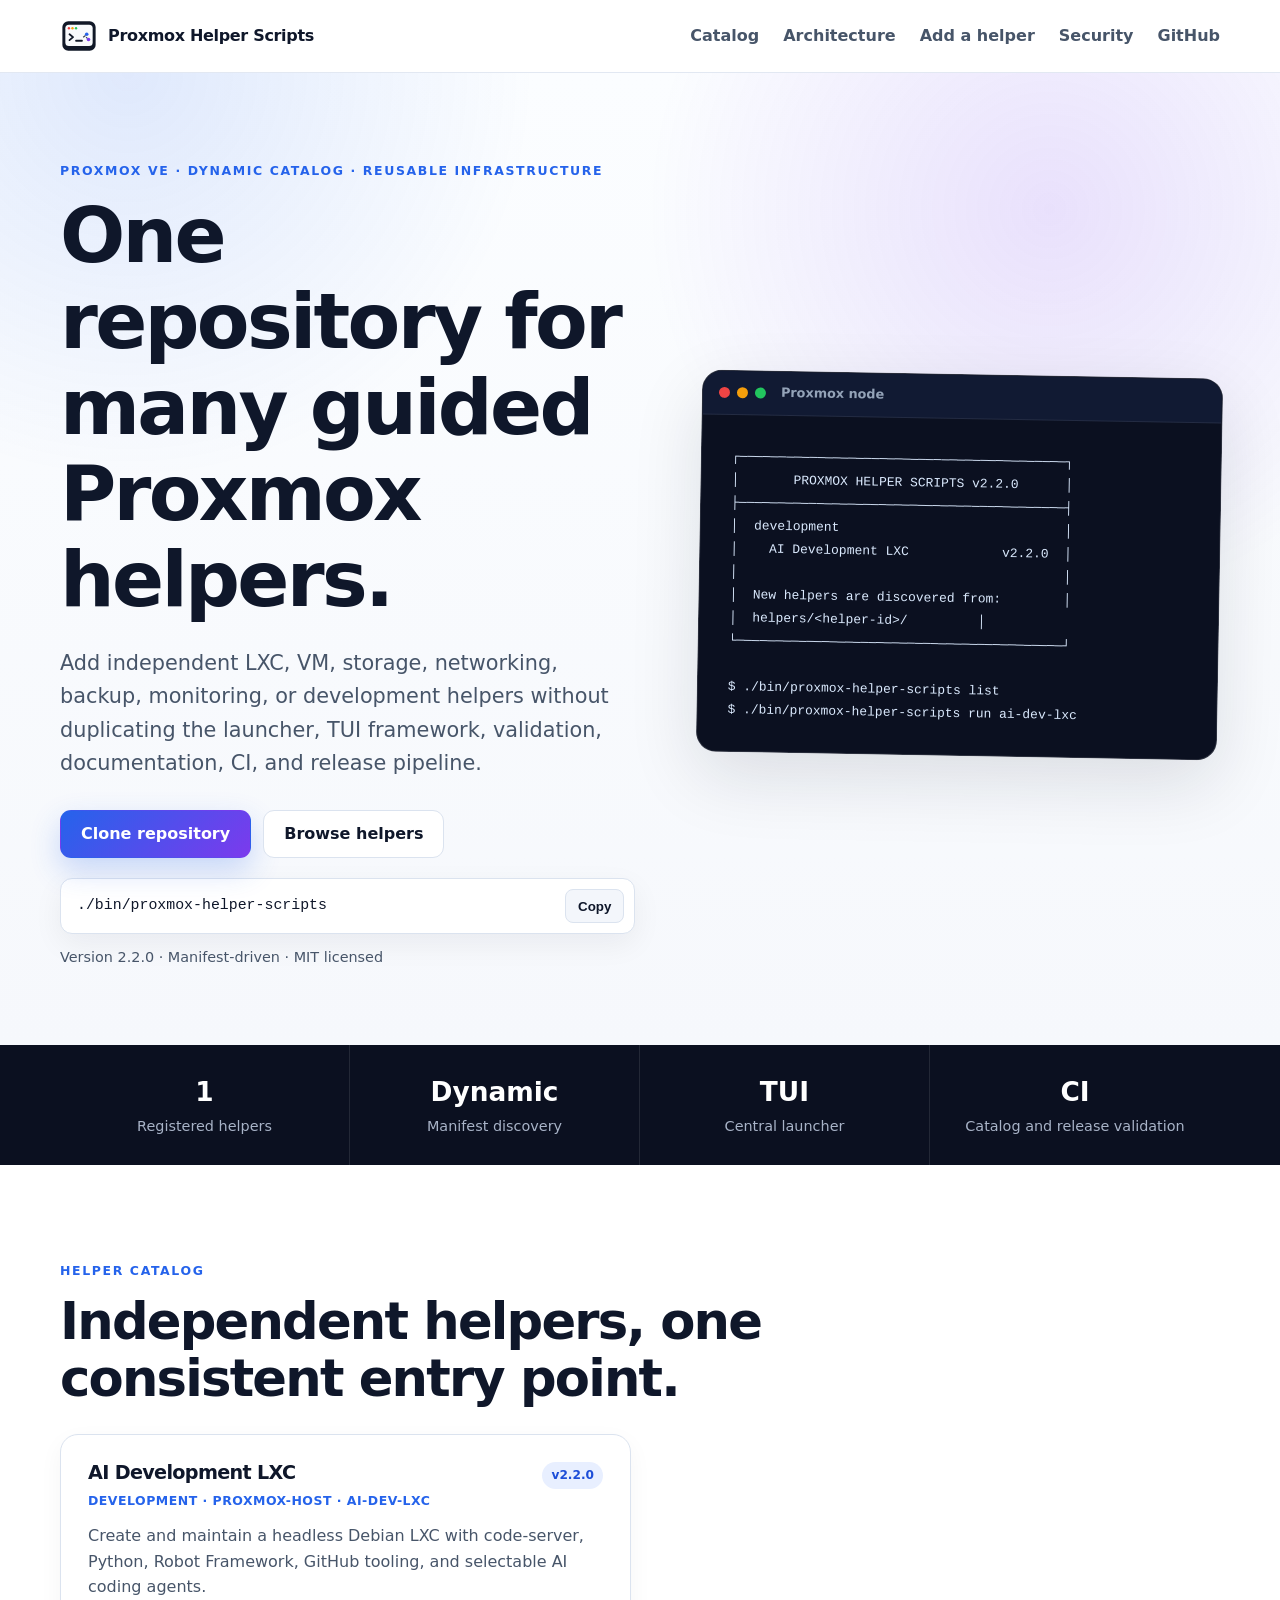
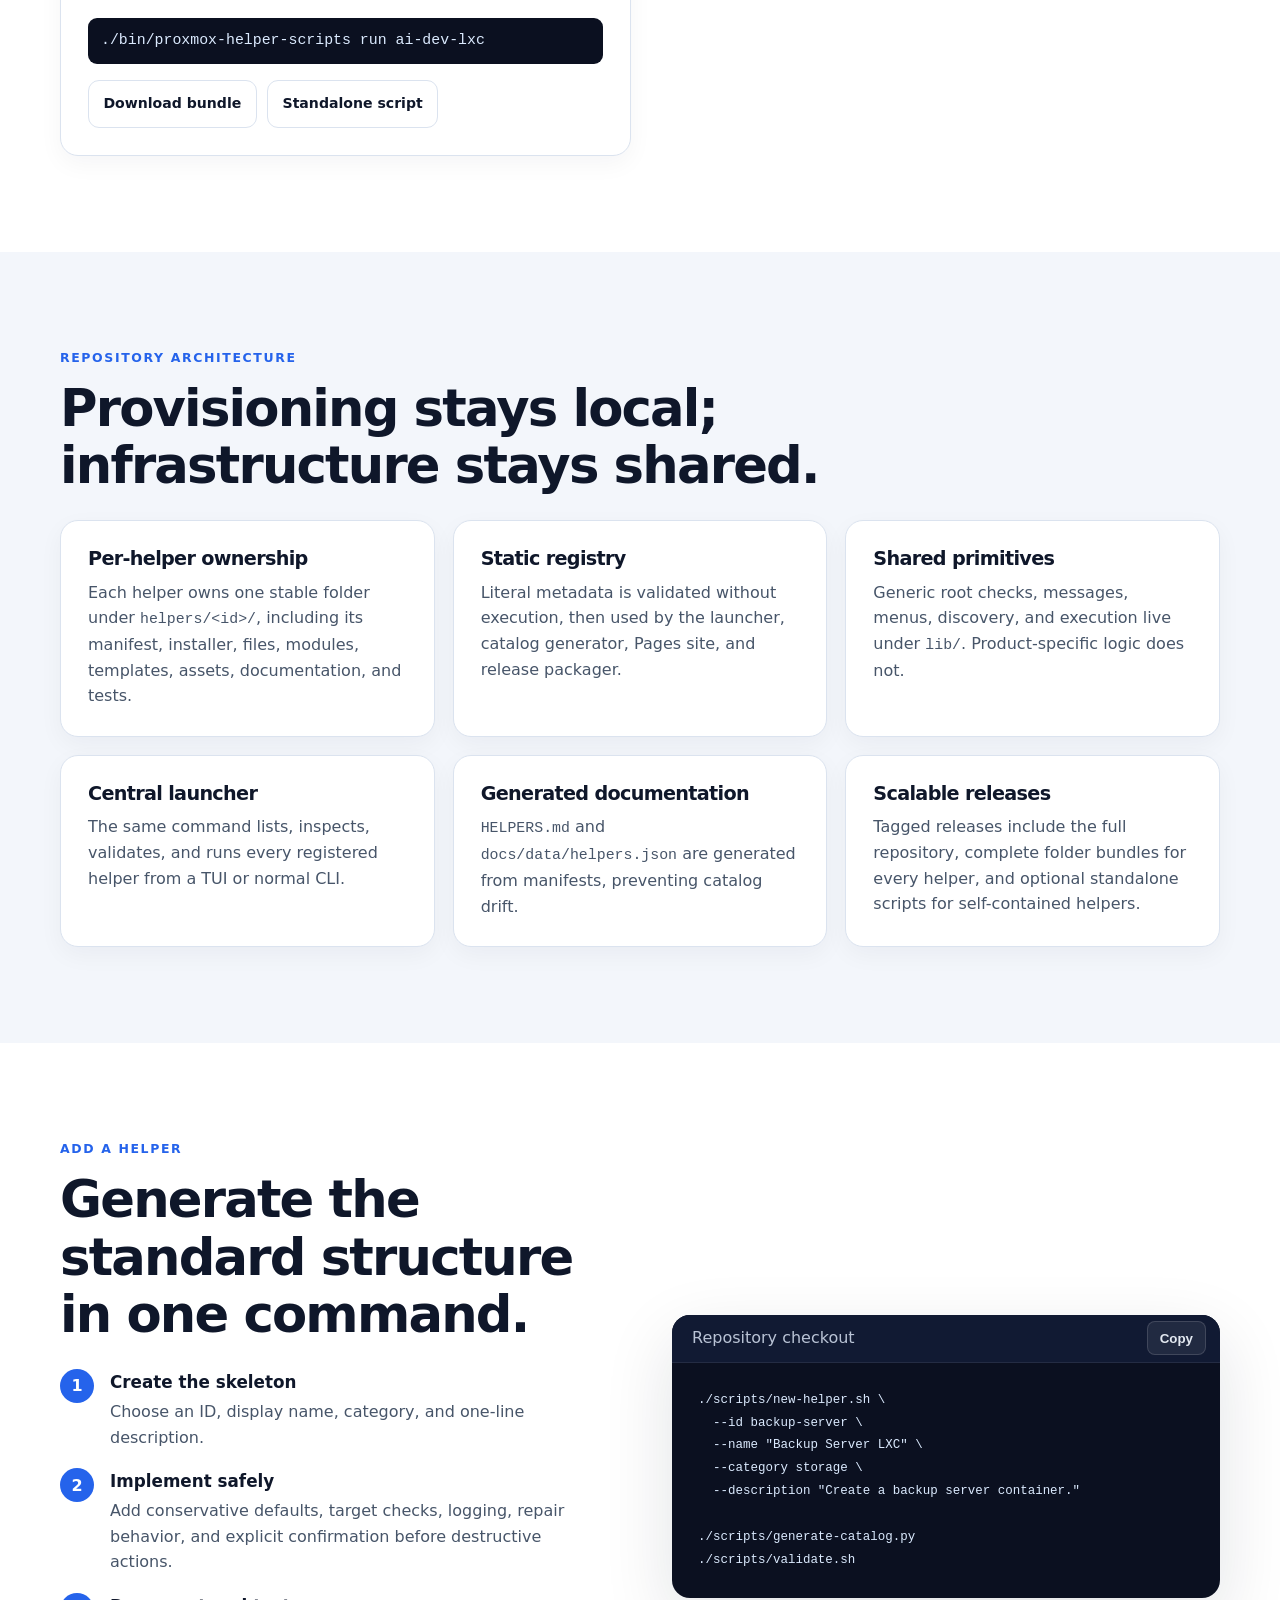
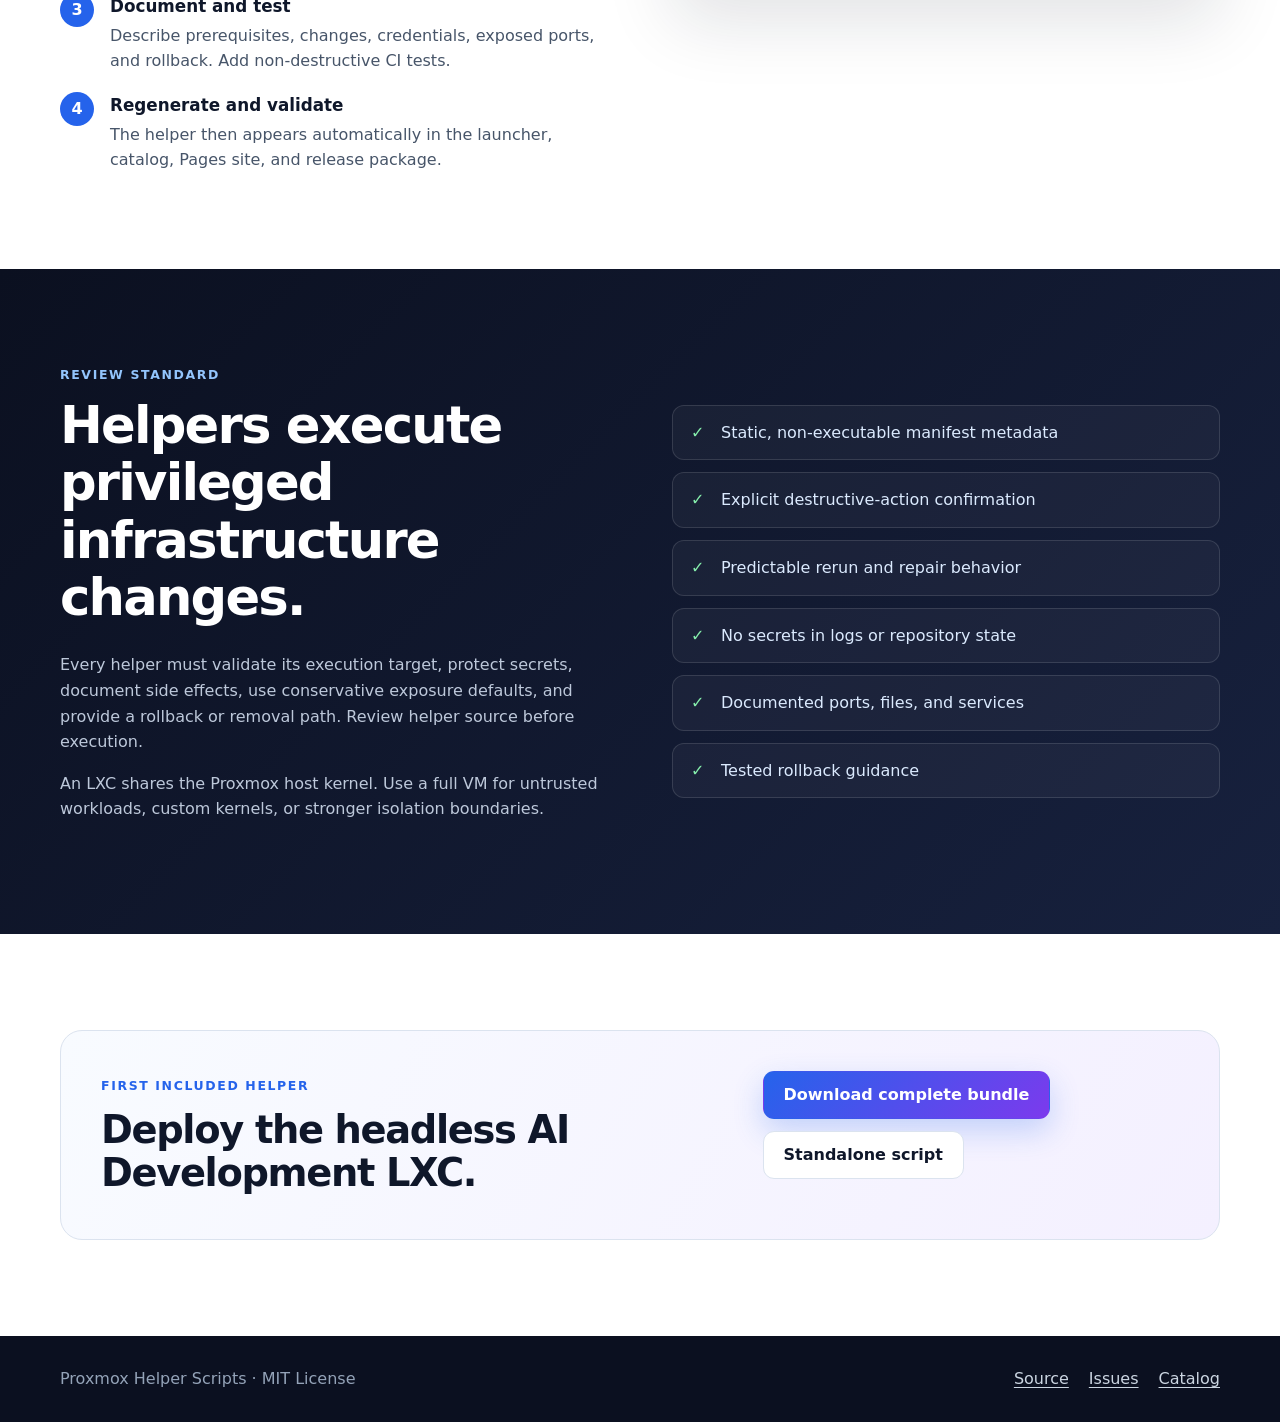
==== docs/index.html @ 86fe8f43 "Initial commit" ====
<!doctype html>
<html lang="en">
<head>
  <meta charset="utf-8">
  <meta name="viewport" content="width=device-width, initial-scale=1">
  <meta name="description" content="An extensible, manifest-driven collection of interactive helper scripts for Proxmox VE.">
  <meta name="theme-color" content="#0b1020">
  <title>Proxmox Helper Scripts</title>
  <link rel="icon" href="assets/logo.svg" type="image/svg+xml">
  <link rel="stylesheet" href="styles.css">
</head>
<body>
  <a class="skip-link" href="#main">Skip to content</a>
  <header class="site-header">
    <div class="container nav-wrap">
      <a class="brand" href="#top" aria-label="Proxmox Helper Scripts home">
        <img src="assets/logo.svg" alt="" width="38" height="38">
        <span>Proxmox Helper Scripts</span>
      </a>
      <button class="nav-toggle" type="button" aria-expanded="false" aria-controls="site-nav">Menu</button>
      <nav id="site-nav" class="site-nav" aria-label="Primary navigation">
        <a href="#catalog">Catalog</a>
        <a href="#architecture">Architecture</a>
        <a href="#contribute">Add a helper</a>
        <a href="#security">Security</a>
        <a href="https://github.com/YOUR_GITHUB_USERNAME/proxmox-helper-scripts">GitHub</a>
      </nav>
    </div>
  </header>

  <main id="main">
    <section id="top" class="hero">
      <div class="container hero-grid">
        <div>
          <p class="eyebrow">Proxmox VE · Dynamic catalog · Reusable infrastructure</p>
          <h1>One repository for many guided Proxmox helpers.</h1>
          <p class="hero-copy">Add independent LXC, VM, storage, networking, backup, monitoring, or development helpers without duplicating the launcher, TUI framework, validation, documentation, CI, and release pipeline.</p>
          <div class="hero-actions">
            <a class="button primary" href="https://github.com/YOUR_GITHUB_USERNAME/proxmox-helper-scripts">Clone repository</a>
            <a class="button secondary" href="#catalog">Browse helpers</a>
          </div>
          <div class="command-card" aria-label="Launcher command">
            <code id="install-command">./bin/proxmox-helper-scripts</code>
            <button class="copy-button" type="button" data-copy-target="install-command">Copy</button>
          </div>
          <p class="checksum-link">Version 2.2.0 · Manifest-driven · MIT licensed</p>
        </div>

        <div class="terminal-demo" aria-label="Example helper catalog">
          <div class="terminal-bar"><span></span><span></span><span></span><strong>Proxmox node</strong></div>
          <pre><code>┌──────────────────────────────────────────┐
│       PROXMOX HELPER SCRIPTS v2.2.0      │
├──────────────────────────────────────────┤
│  development                             │
│    AI Development LXC            v2.2.0  │
│                                          │
│  New helpers are discovered from:        │
│  helpers/&lt;helper-id&gt;/         │
└──────────────────────────────────────────┘

$ ./bin/proxmox-helper-scripts list
$ ./bin/proxmox-helper-scripts run ai-dev-lxc</code></pre>
        </div>
      </div>
    </section>

    <section class="stats" aria-label="Project summary">
      <div class="container stats-grid">
        <div><strong id="helper-count">1</strong><span>Registered helpers</span></div>
        <div><strong>Dynamic</strong><span>Manifest discovery</span></div>
        <div><strong>TUI</strong><span>Central launcher</span></div>
        <div><strong>CI</strong><span>Catalog and release validation</span></div>
      </div>
    </section>

    <section id="catalog" class="section">
      <div class="container">
        <p class="eyebrow">Helper catalog</p>
        <h2>Independent helpers, one consistent entry point.</h2>
        <div id="helper-catalog" class="catalog-grid" aria-live="polite">
          <article class="card"><h3>Loading catalog…</h3><p>Reading generated helper metadata.</p></article>
        </div>
        <p id="catalog-error" class="note" hidden>The generated catalog could not be loaded. Open the repository’s <code>HELPERS.md</code> file instead.</p>
      </div>
    </section>

    <section id="architecture" class="section muted">
      <div class="container">
        <p class="eyebrow">Repository architecture</p>
        <h2>Provisioning stays local; infrastructure stays shared.</h2>
        <div class="card-grid">
          <article class="card"><h3>Per-helper ownership</h3><p>Each helper owns one stable folder under <code>helpers/&lt;id&gt;/</code>, including its manifest, installer, files, modules, templates, assets, documentation, and tests.</p></article>
          <article class="card"><h3>Static registry</h3><p>Literal metadata is validated without execution, then used by the launcher, catalog generator, Pages site, and release packager.</p></article>
          <article class="card"><h3>Shared primitives</h3><p>Generic root checks, messages, menus, discovery, and execution live under <code>lib/</code>. Product-specific logic does not.</p></article>
          <article class="card"><h3>Central launcher</h3><p>The same command lists, inspects, validates, and runs every registered helper from a TUI or normal CLI.</p></article>
          <article class="card"><h3>Generated documentation</h3><p><code>HELPERS.md</code> and <code>docs/data/helpers.json</code> are generated from manifests, preventing catalog drift.</p></article>
          <article class="card"><h3>Scalable releases</h3><p>Tagged releases include the full repository, complete folder bundles for every helper, and optional standalone scripts for self-contained helpers.</p></article>
        </div>
      </div>
    </section>

    <section id="contribute" class="section">
      <div class="container split">
        <div>
          <p class="eyebrow">Add a helper</p>
          <h2>Generate the standard structure in one command.</h2>
          <ol class="steps">
            <li><span>1</span><div><strong>Create the skeleton</strong><p>Choose an ID, display name, category, and one-line description.</p></div></li>
            <li><span>2</span><div><strong>Implement safely</strong><p>Add conservative defaults, target checks, logging, repair behavior, and explicit confirmation before destructive actions.</p></div></li>
            <li><span>3</span><div><strong>Document and test</strong><p>Describe prerequisites, changes, credentials, exposed ports, and rollback. Add non-destructive CI tests.</p></div></li>
            <li><span>4</span><div><strong>Regenerate and validate</strong><p>The helper then appears automatically in the launcher, catalog, Pages site, and release package.</p></div></li>
          </ol>
        </div>
        <div class="code-panel">
          <div class="code-panel-header"><span>Repository checkout</span><button class="copy-button" type="button" data-copy-target="new-helper-command">Copy</button></div>
          <pre><code id="new-helper-command">./scripts/new-helper.sh \
  --id backup-server \
  --name "Backup Server LXC" \
  --category storage \
  --description "Create a backup server container."

./scripts/generate-catalog.py
./scripts/validate.sh</code></pre>
        </div>
      </div>
    </section>

    <section id="security" class="section dark-section">
      <div class="container split">
        <div>
          <p class="eyebrow">Review standard</p>
          <h2>Helpers execute privileged infrastructure changes.</h2>
          <p>Every helper must validate its execution target, protect secrets, document side effects, use conservative exposure defaults, and provide a rollback or removal path. Review helper source before execution.</p>
          <p>An LXC shares the Proxmox host kernel. Use a full VM for untrusted workloads, custom kernels, or stronger isolation boundaries.</p>
        </div>
        <ul class="check-list">
          <li>Static, non-executable manifest metadata</li>
          <li>Explicit destructive-action confirmation</li>
          <li>Predictable rerun and repair behavior</li>
          <li>No secrets in logs or repository state</li>
          <li>Documented ports, files, and services</li>
          <li>Tested rollback guidance</li>
        </ul>
      </div>
    </section>

    <section class="section">
      <div class="container callout">
        <div><p class="eyebrow">First included helper</p><h2>Deploy the headless AI Development LXC.</h2></div>
        <div class="hero-actions">
          <a class="button primary" href="downloads/ai-dev-lxc-bundle-v2.2.0.zip">Download complete bundle</a>
          <a class="button secondary" href="downloads/ai-dev-lxc.sh">Standalone script</a>
        </div>
      </div>
    </section>
  </main>

  <footer class="site-footer">
    <div class="container footer-grid">
      <p>Proxmox Helper Scripts · MIT License</p>
      <div><a href="https://github.com/YOUR_GITHUB_USERNAME/proxmox-helper-scripts">Source</a><a href="https://github.com/YOUR_GITHUB_USERNAME/proxmox-helper-scripts/issues">Issues</a><a href="HELPERS.md">Catalog</a></div>
    </div>
  </footer>
  <script src="app.js"></script>
</body>
</html>
---- docs/styles.css ----
:root {
  color-scheme: light;
  --ink: #0f172a;
  --muted-ink: #475569;
  --line: #dbe3ef;
  --surface: #ffffff;
  --soft: #f3f6fb;
  --navy: #0b1020;
  --navy-2: #111a33;
  --blue: #2563eb;
  --blue-dark: #1d4ed8;
  --violet: #7c3aed;
  --radius: 18px;
  --shadow: 0 24px 70px rgba(15, 23, 42, .12);
  --container: 1160px;
}

* { box-sizing: border-box; }
html { scroll-behavior: smooth; }
body {
  margin: 0;
  color: var(--ink);
  background: var(--surface);
  font-family: Inter, ui-sans-serif, system-ui, -apple-system, BlinkMacSystemFont, "Segoe UI", sans-serif;
  line-height: 1.6;
  text-rendering: optimizeLegibility;
}
a { color: var(--blue-dark); text-decoration-thickness: .08em; text-underline-offset: .2em; }
code, pre { font-family: "SFMono-Regular", Consolas, "Liberation Mono", monospace; }
code { font-size: .93em; }
img { max-width: 100%; }
.container { width: min(calc(100% - 40px), var(--container)); margin-inline: auto; }
.skip-link { position: fixed; left: 1rem; top: -5rem; z-index: 100; padding: .7rem 1rem; color: #fff; background: var(--blue); border-radius: 8px; }
.skip-link:focus { top: 1rem; }
.site-header { position: sticky; top: 0; z-index: 40; border-bottom: 1px solid rgba(219, 227, 239, .8); background: rgba(255, 255, 255, .88); backdrop-filter: blur(18px); }
.nav-wrap { min-height: 72px; display: flex; align-items: center; justify-content: space-between; gap: 24px; }
.brand { display: inline-flex; align-items: center; gap: 10px; color: var(--ink); font-weight: 800; text-decoration: none; letter-spacing: -.02em; }
.site-nav { display: flex; align-items: center; gap: 24px; }
.site-nav a { color: var(--muted-ink); font-weight: 650; text-decoration: none; }
.site-nav a:hover { color: var(--blue); }
.nav-toggle { display: none; }
.hero { overflow: hidden; padding: 88px 0 76px; background: radial-gradient(circle at 82% 14%, rgba(124, 58, 237, .14), transparent 30%), radial-gradient(circle at 10% 0%, rgba(37, 99, 235, .13), transparent 27%), linear-gradient(180deg, #fbfdff 0%, #f6f8fc 100%); }
.hero-grid { display: grid; grid-template-columns: minmax(0, 1.05fr) minmax(420px, .95fr); align-items: center; gap: 64px; }
.eyebrow { margin: 0 0 12px; color: var(--blue); font-size: .78rem; font-weight: 850; letter-spacing: .13em; text-transform: uppercase; }
h1, h2, h3 { margin-top: 0; line-height: 1.12; letter-spacing: -.035em; }
h1 { max-width: 760px; margin-bottom: 24px; font-size: clamp(2.7rem, 6vw, 5.3rem); }
h2 { max-width: 760px; margin-bottom: 26px; font-size: clamp(2rem, 4vw, 3.45rem); }
h3 { margin-bottom: 10px; font-size: 1.2rem; }
.hero-copy { max-width: 690px; margin: 0 0 30px; color: var(--muted-ink); font-size: clamp(1.06rem, 2vw, 1.3rem); }
.hero-actions { display: flex; flex-wrap: wrap; gap: 12px; margin-bottom: 20px; }
.button { display: inline-flex; min-height: 48px; align-items: center; justify-content: center; padding: 0 20px; border: 1px solid transparent; border-radius: 11px; font-weight: 800; text-decoration: none; transition: transform .15s ease, box-shadow .15s ease, background .15s ease; }
.button:hover { transform: translateY(-1px); }
.button.primary { color: #fff; background: linear-gradient(135deg, var(--blue), var(--violet)); box-shadow: 0 12px 30px rgba(37, 99, 235, .24); }
.button.secondary { color: var(--ink); border-color: var(--line); background: #fff; }
.command-card { max-width: 690px; display: flex; align-items: center; gap: 10px; padding: 10px 10px 10px 16px; border: 1px solid var(--line); border-radius: 12px; background: #fff; box-shadow: 0 10px 30px rgba(15, 23, 42, .06); }
.command-card code { flex: 1; min-width: 0; overflow-x: auto; white-space: nowrap; }
.copy-button { min-height: 34px; padding: 0 12px; border: 1px solid var(--line); border-radius: 8px; color: var(--ink); background: var(--soft); font-weight: 750; cursor: pointer; }
.copy-button:hover { border-color: #b8c4d6; background: #e9eef6; }
.checksum-link { margin: 12px 0 0; color: var(--muted-ink); font-size: .9rem; }
.terminal-demo { overflow: hidden; border: 1px solid rgba(255, 255, 255, .15); border-radius: 20px; background: var(--navy); box-shadow: var(--shadow); transform: rotate(1deg); }
.terminal-bar { min-height: 44px; display: flex; align-items: center; gap: 7px; padding: 0 16px; color: #94a3b8; border-bottom: 1px solid rgba(255, 255, 255, .08); background: var(--navy-2); }
.terminal-bar span { width: 11px; height: 11px; border-radius: 50%; background: #ef4444; }
.terminal-bar span:nth-child(2) { background: #f59e0b; }
.terminal-bar span:nth-child(3) { background: #22c55e; }
.terminal-bar strong { margin-left: 8px; font-size: .8rem; font-weight: 650; }
.terminal-demo pre { margin: 0; padding: 30px; overflow-x: auto; color: #dbeafe; font-size: .87rem; line-height: 1.65; }
.stats { color: #fff; background: var(--navy); }
.stats-grid { display: grid; grid-template-columns: repeat(4, 1fr); }
.stats-grid div { padding: 26px; text-align: center; border-right: 1px solid rgba(255, 255, 255, .1); }
.stats-grid div:last-child { border-right: 0; }
.stats-grid strong { display: block; font-size: 1.65rem; }
.stats-grid span { color: #a8b3c7; font-size: .9rem; }
.section { padding: 96px 0; }
.section.muted { background: var(--soft); }
.card-grid { display: grid; grid-template-columns: repeat(3, 1fr); gap: 18px; }
.card { padding: 27px; border: 1px solid var(--line); border-radius: var(--radius); background: #fff; box-shadow: 0 8px 24px rgba(15, 23, 42, .045); }
.card p { margin: 0; color: var(--muted-ink); }
.agent-grid { display: grid; grid-template-columns: repeat(3, 1fr); gap: 16px; }
.agent-grid article { display: flex; align-items: flex-start; gap: 15px; padding: 22px; border: 1px solid var(--line); border-radius: 15px; background: #fff; }
.agent-grid h3 { margin: 2px 0 5px; }
.agent-grid p { margin: 0; color: var(--muted-ink); font-size: .94rem; }
.agent-mark { width: 42px; height: 42px; flex: 0 0 42px; display: grid; place-items: center; border-radius: 12px; color: #fff; background: linear-gradient(135deg, var(--blue), var(--violet)); font-size: .76rem; font-weight: 900; }
.note { margin-top: 20px; color: var(--muted-ink); font-size: .92rem; }
.split { display: grid; grid-template-columns: 1fr 1fr; align-items: center; gap: 64px; }
.steps { display: grid; gap: 18px; margin: 0; padding: 0; list-style: none; }
.steps li { display: flex; gap: 16px; }
.steps li > span { width: 34px; height: 34px; flex: 0 0 34px; display: grid; place-items: center; border-radius: 50%; color: #fff; background: var(--blue); font-weight: 850; }
.steps strong { font-size: 1.05rem; }
.steps p { margin: 3px 0 0; color: var(--muted-ink); }
.code-panel { overflow: hidden; border-radius: var(--radius); background: var(--navy); box-shadow: var(--shadow); }
.code-panel-header { min-height: 48px; display: flex; align-items: center; justify-content: space-between; padding: 0 14px 0 20px; color: #b9c3d5; border-bottom: 1px solid rgba(255, 255, 255, .08); background: var(--navy-2); }
.code-panel .copy-button { color: #e2e8f0; border-color: rgba(255,255,255,.14); background: rgba(255,255,255,.07); }
.code-panel pre { margin: 0; padding: 26px; overflow-x: auto; color: #dbeafe; font-size: .84rem; line-height: 1.7; }
.dark-section { color: #fff; background: linear-gradient(135deg, var(--navy), #17213e); }
.dark-section h2 { color: #fff; }
.dark-section p { color: #bdc8da; }
.dark-section .eyebrow { color: #93c5fd; }
.check-list { display: grid; gap: 12px; margin: 0; padding: 0; list-style: none; }
.check-list li { position: relative; padding: 14px 16px 14px 48px; border: 1px solid rgba(255,255,255,.12); border-radius: 12px; color: #dbeafe; background: rgba(255,255,255,.04); }
.check-list li::before { content: "✓"; position: absolute; left: 18px; color: #86efac; font-weight: 900; }
.callout { display: flex; align-items: center; justify-content: space-between; gap: 30px; padding: 40px; border: 1px solid var(--line); border-radius: 22px; background: linear-gradient(120deg, #f8fbff, #f4f0ff); }
.callout h2 { margin-bottom: 0; font-size: clamp(1.8rem, 3vw, 2.6rem); }
.site-footer { padding: 30px 0; color: #94a3b8; background: var(--navy); }
.footer-grid { display: flex; align-items: center; justify-content: space-between; gap: 24px; }
.footer-grid p { margin: 0; }
.footer-grid div { display: flex; gap: 20px; }
.footer-grid a { color: #cbd5e1; }

@media (max-width: 900px) {
  .hero-grid, .split { grid-template-columns: 1fr; }
  .hero-grid { gap: 44px; }
  .terminal-demo { transform: none; }
  .card-grid, .agent-grid { grid-template-columns: repeat(2, 1fr); }
  .nav-toggle { display: inline-flex; min-height: 38px; align-items: center; padding: 0 12px; border: 1px solid var(--line); border-radius: 8px; background: #fff; font-weight: 750; }
  .site-nav { position: absolute; left: 20px; right: 20px; top: 65px; display: none; flex-direction: column; align-items: stretch; gap: 0; padding: 10px; border: 1px solid var(--line); border-radius: 12px; background: #fff; box-shadow: var(--shadow); }
  .site-nav.open { display: flex; }
  .site-nav a { padding: 10px 12px; }
}

@media (max-width: 620px) {
  .container { width: min(calc(100% - 28px), var(--container)); }
  .hero { padding: 62px 0 56px; }
  .section { padding: 72px 0; }
  .stats-grid { grid-template-columns: repeat(2, 1fr); }
  .stats-grid div:nth-child(2) { border-right: 0; }
  .stats-grid div:nth-child(-n+2) { border-bottom: 1px solid rgba(255,255,255,.1); }
  .card-grid, .agent-grid { grid-template-columns: 1fr; }
  .hero-actions .button { width: 100%; }
  .command-card { align-items: stretch; flex-direction: column; }
  .command-card code { width: 100%; }
  .callout, .footer-grid { align-items: flex-start; flex-direction: column; }
  .callout .button { width: 100%; }
}

@media (prefers-reduced-motion: reduce) {
  html { scroll-behavior: auto; }
  *, *::before, *::after { transition-duration: .01ms !important; animation-duration: .01ms !important; }
}

.catalog-grid { display: grid; grid-template-columns: repeat(2, minmax(0, 1fr)); gap: 18px; }
.catalog-card { padding: 27px; border: 1px solid var(--line); border-radius: var(--radius); background: #fff; box-shadow: 0 8px 24px rgba(15, 23, 42, .045); }
.catalog-heading { display: flex; align-items: flex-start; justify-content: space-between; gap: 16px; }
.catalog-heading h3 { margin-bottom: 8px; }
.version-badge { flex: 0 0 auto; padding: 4px 9px; border-radius: 999px; color: var(--blue-dark); background: #e8efff; font-size: .76rem; font-weight: 850; }
.catalog-meta { margin: 0 0 12px; color: var(--blue); font-size: .78rem; font-weight: 750; text-transform: uppercase; letter-spacing: .04em; }
.catalog-card > p:not(.catalog-meta) { margin: 0 0 18px; color: var(--muted-ink); }
.catalog-command { display: block; overflow-x: auto; padding: 11px 13px; border-radius: 9px; color: #dbeafe; background: var(--navy); white-space: nowrap; }

@media (max-width: 760px) {
  .catalog-grid { grid-template-columns: 1fr; }
}

.catalog-downloads {
  display: flex;
  flex-wrap: wrap;
  gap: 0.65rem;
  margin-top: 1rem;
}

.catalog-downloads .button {
  padding: 0.65rem 0.9rem;
  font-size: 0.88rem;
}
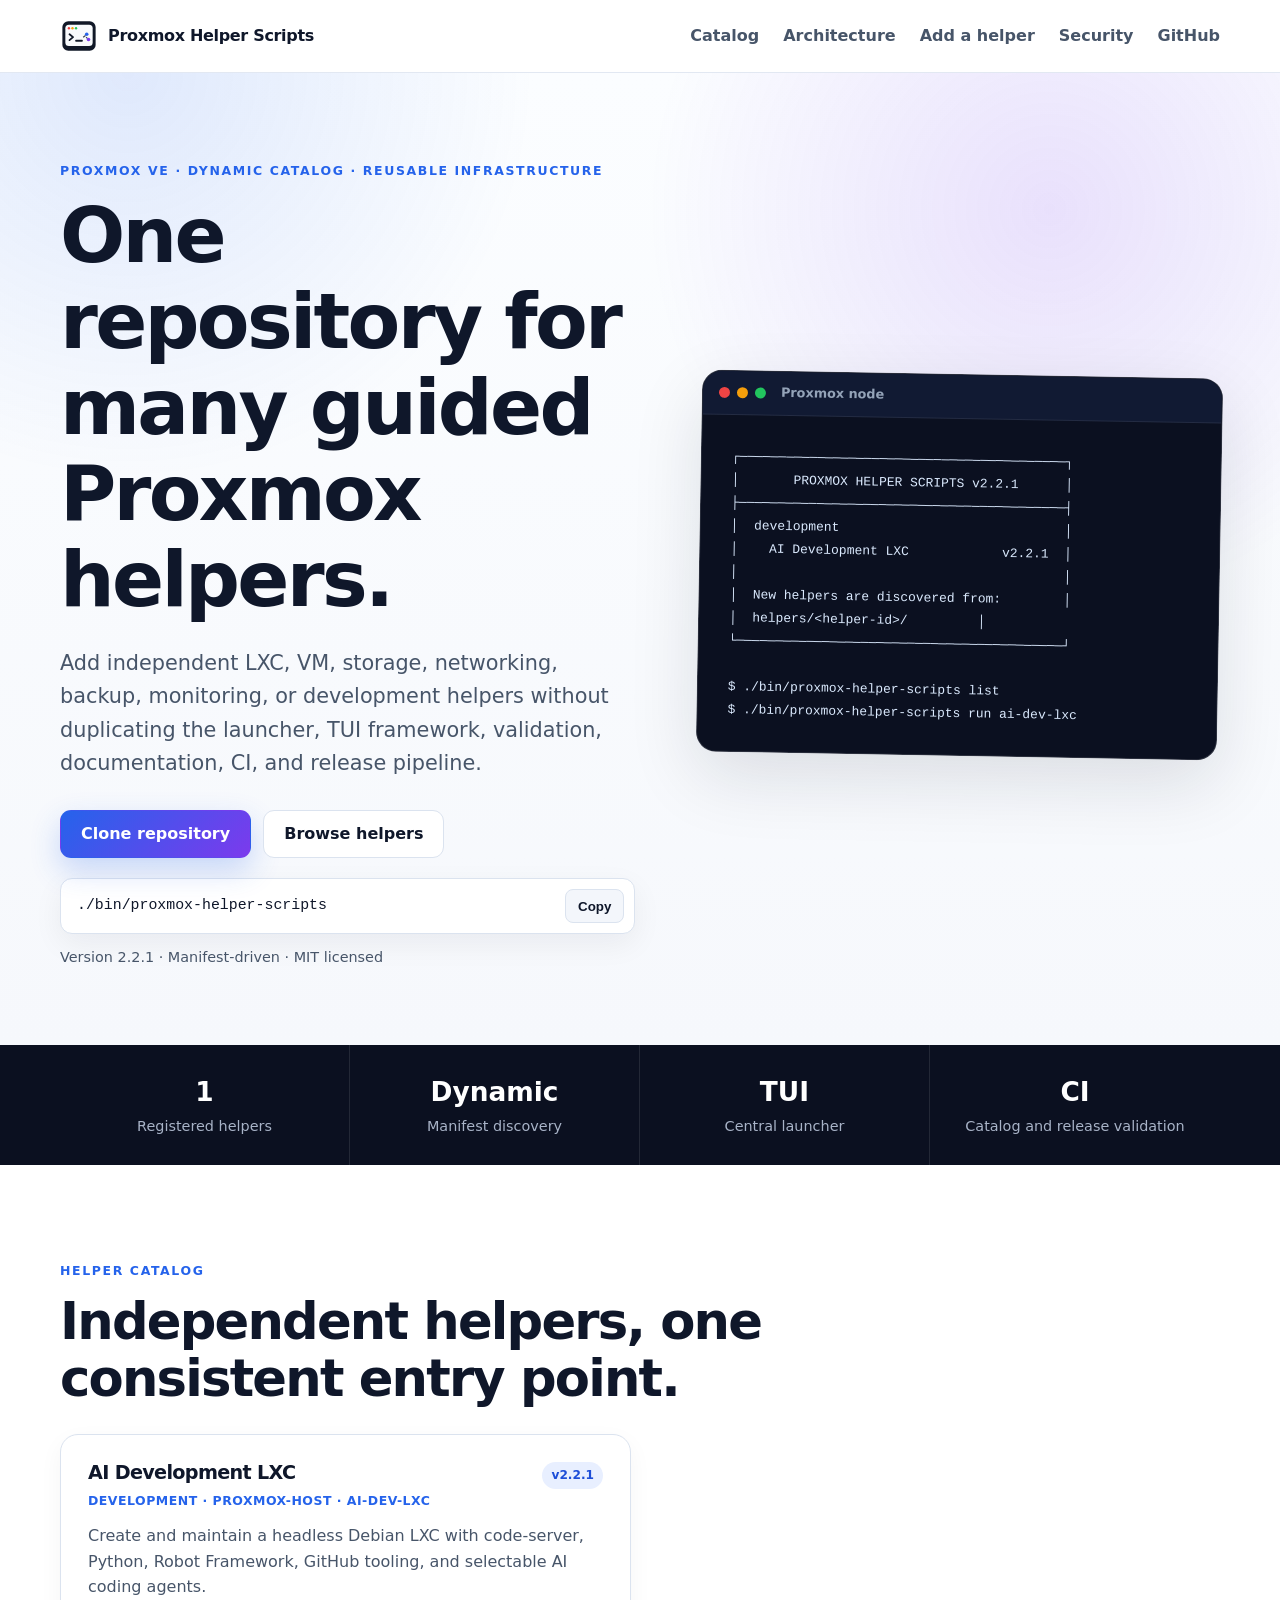
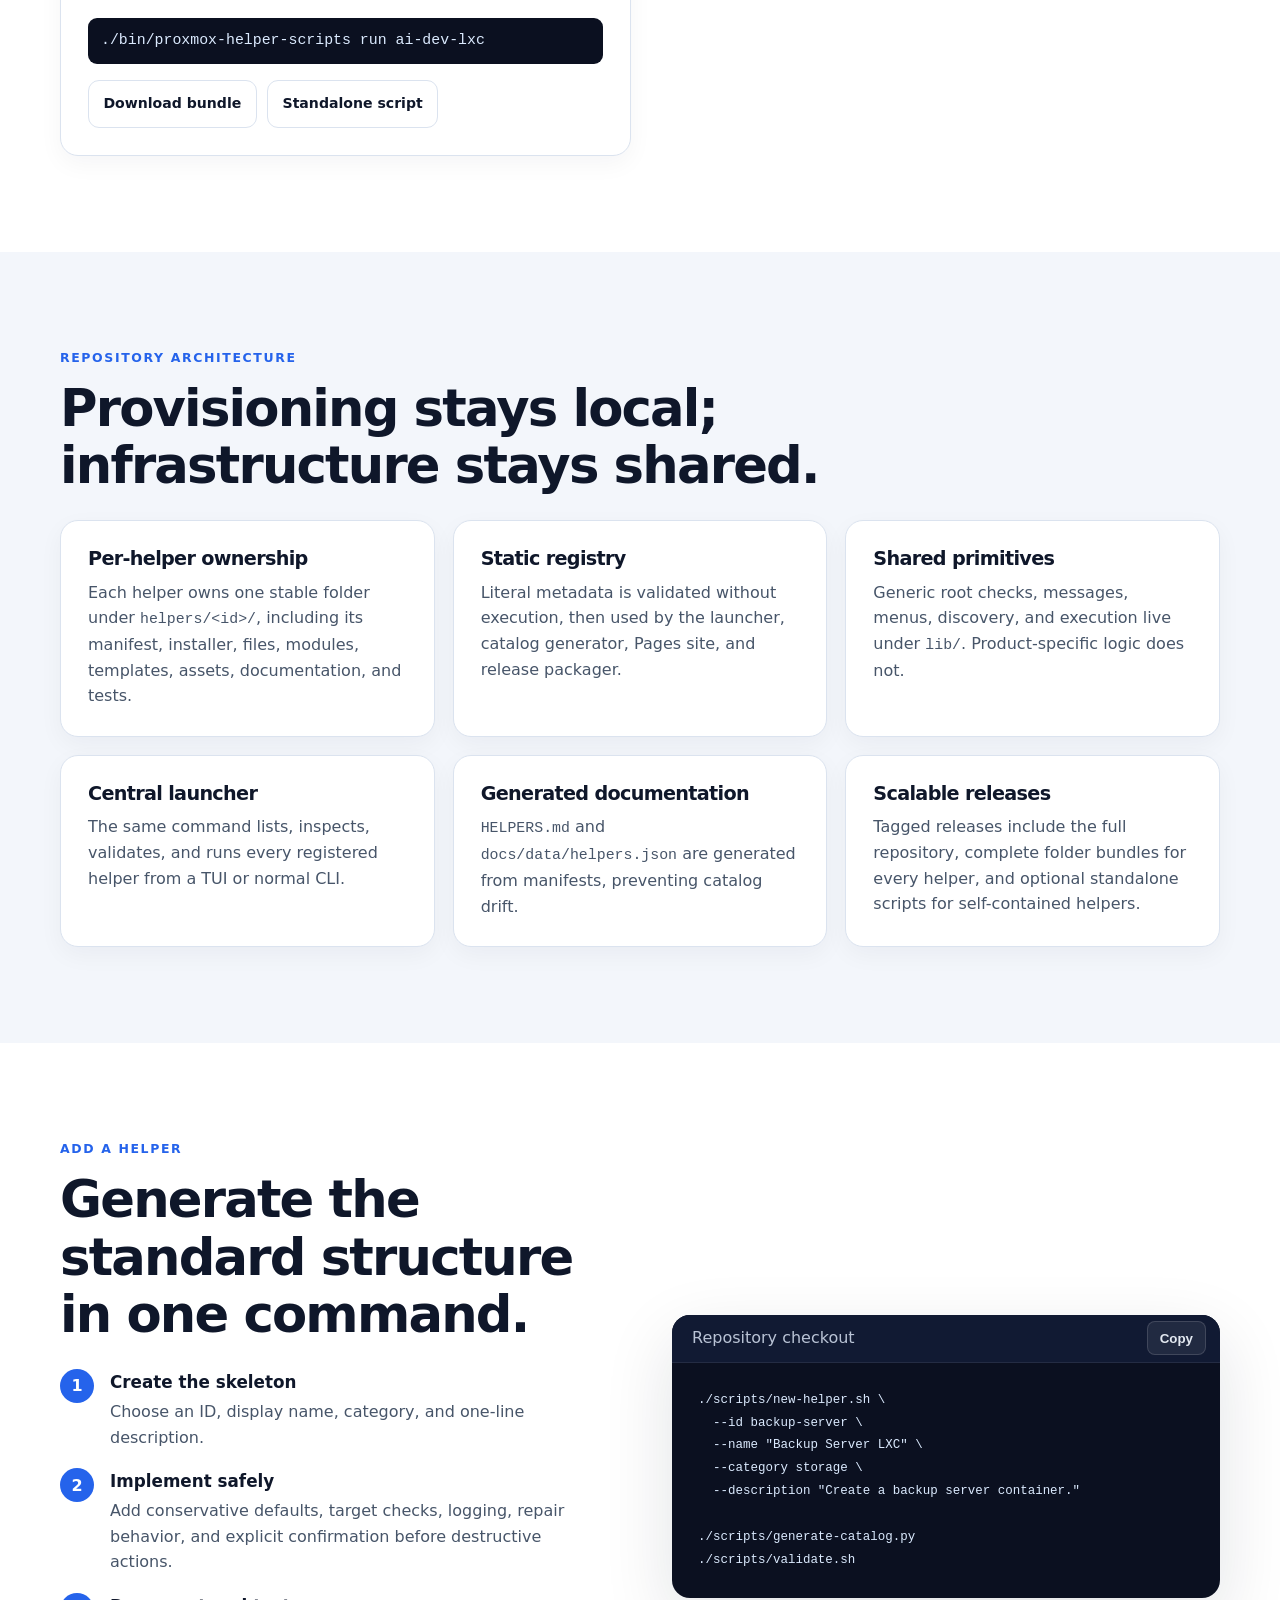
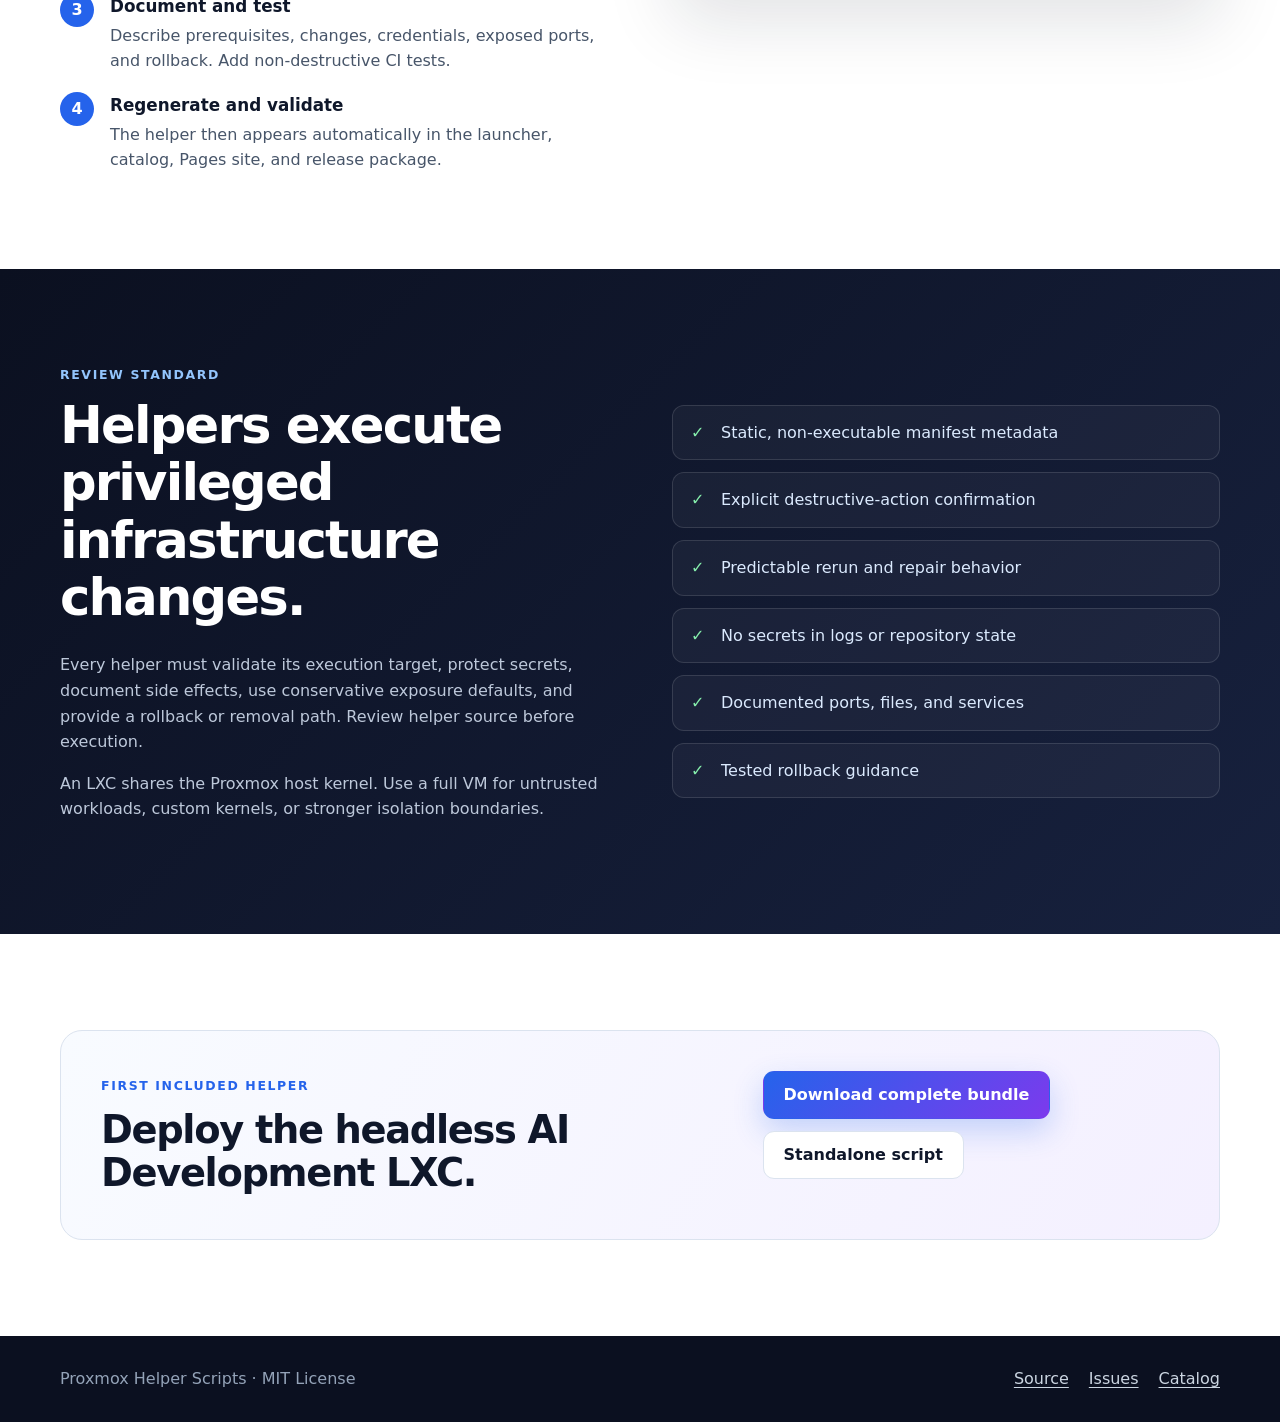
==== commit e49701d6: "update ai" ====
--- a/docs/index.html
+++ b/docs/index.html
@@ -43,16 +43,16 @@
             <code id="install-command">./bin/proxmox-helper-scripts</code>
             <button class="copy-button" type="button" data-copy-target="install-command">Copy</button>
           </div>
-          <p class="checksum-link">Version 2.2.0 · Manifest-driven · MIT licensed</p>
+          <p class="checksum-link">Version 2.2.1 · Manifest-driven · MIT licensed</p>
         </div>
 
         <div class="terminal-demo" aria-label="Example helper catalog">
           <div class="terminal-bar"><span></span><span></span><span></span><strong>Proxmox node</strong></div>
           <pre><code>┌──────────────────────────────────────────┐
-│       PROXMOX HELPER SCRIPTS v2.2.0      │
+│       PROXMOX HELPER SCRIPTS v2.2.1      │
 ├──────────────────────────────────────────┤
 │  development                             │
-│    AI Development LXC            v2.2.0  │
+│    AI Development LXC            v2.2.1  │
 │                                          │
 │  New helpers are discovered from:        │
 │  helpers/&lt;helper-id&gt;/         │
@@ -148,7 +148,7 @@
       <div class="container callout">
         <div><p class="eyebrow">First included helper</p><h2>Deploy the headless AI Development LXC.</h2></div>
         <div class="hero-actions">
-          <a class="button primary" href="downloads/ai-dev-lxc-bundle-v2.2.0.zip">Download complete bundle</a>
+          <a class="button primary" href="downloads/ai-dev-lxc-bundle-v2.2.1.zip">Download complete bundle</a>
           <a class="button secondary" href="downloads/ai-dev-lxc.sh">Standalone script</a>
         </div>
       </div>
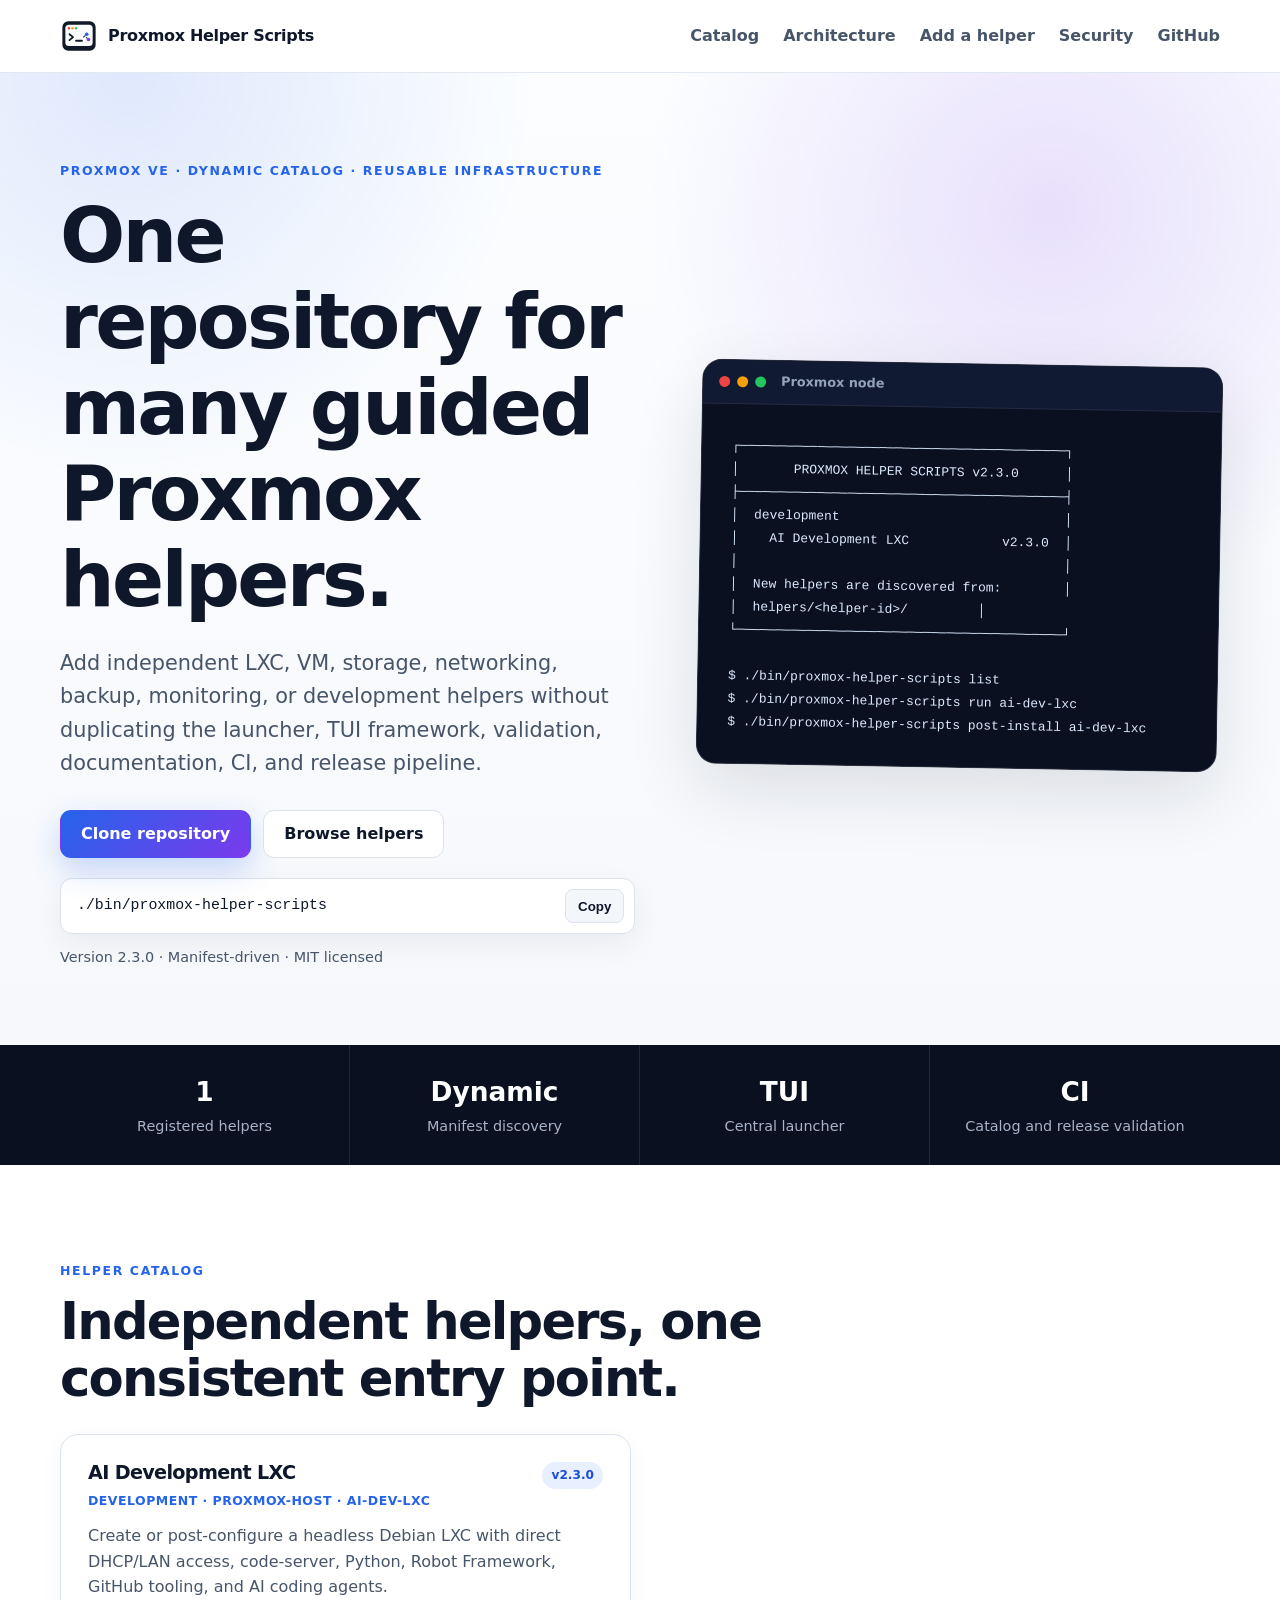
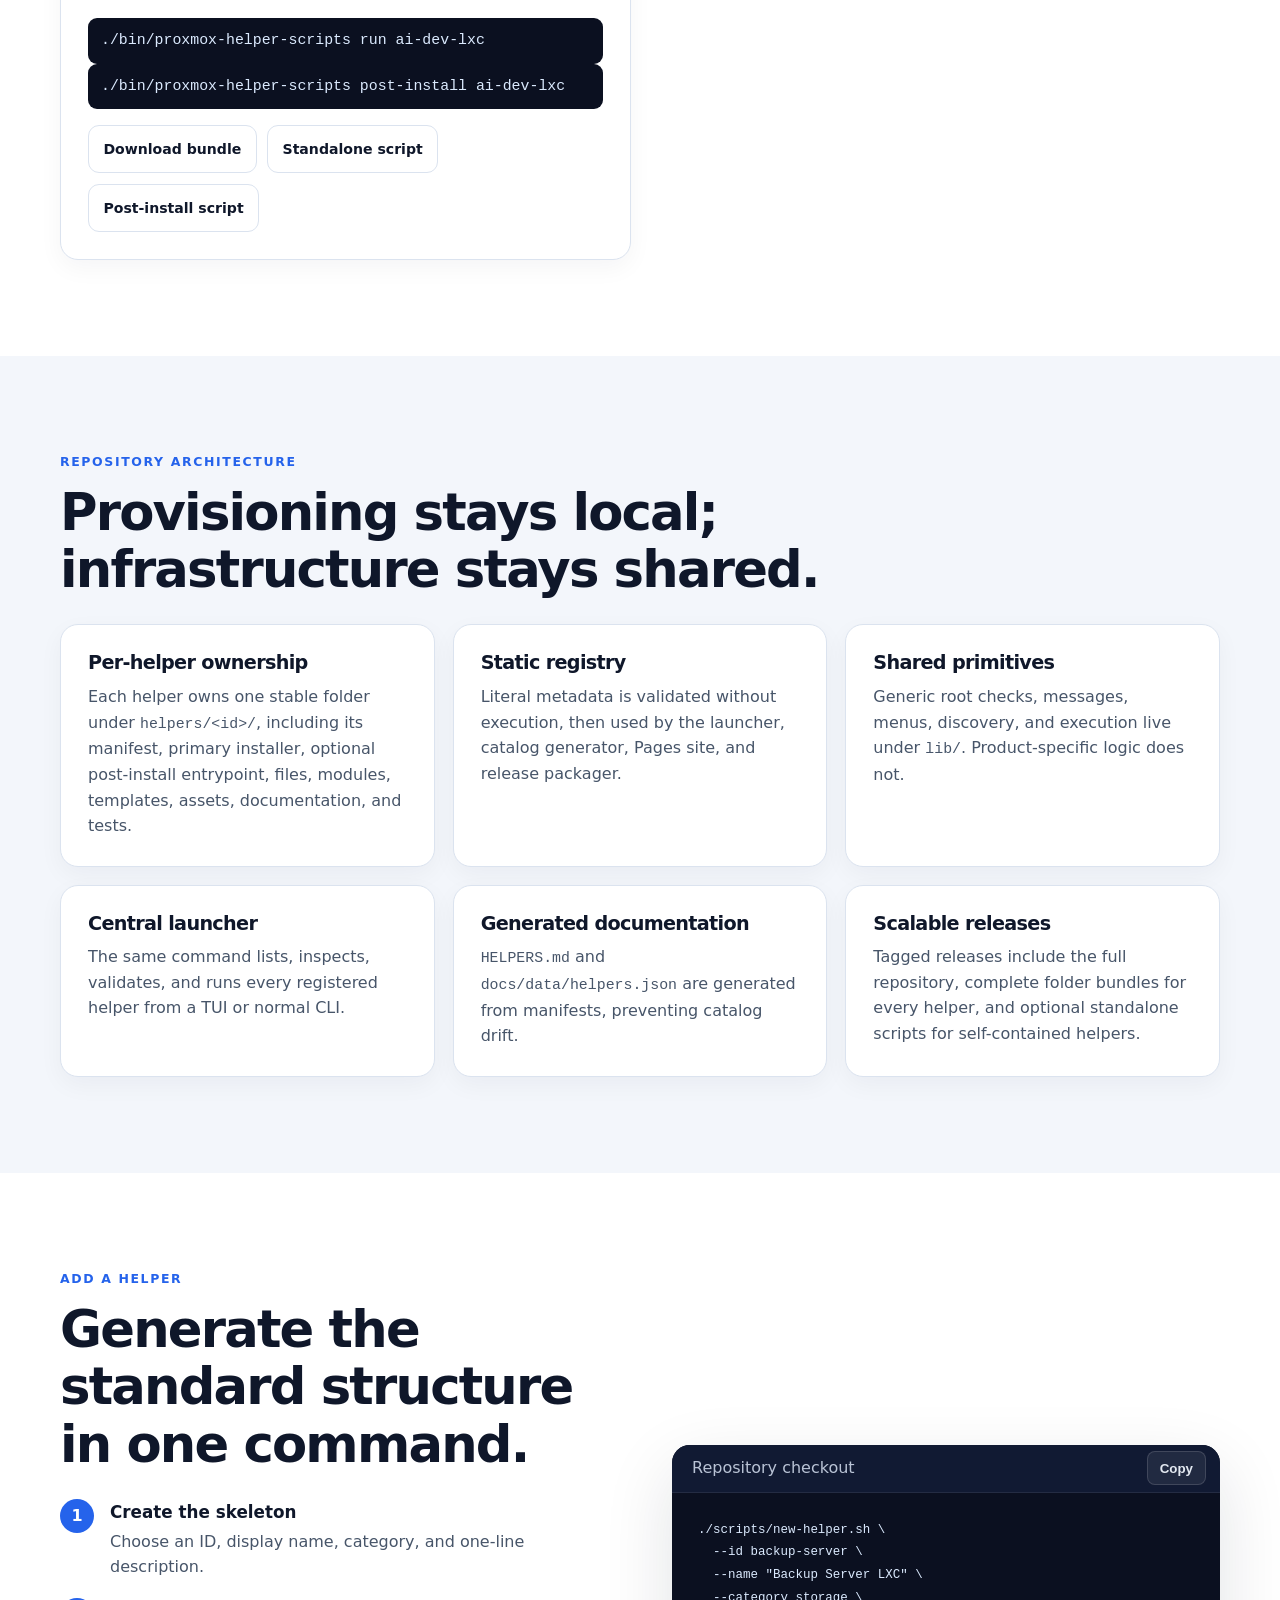
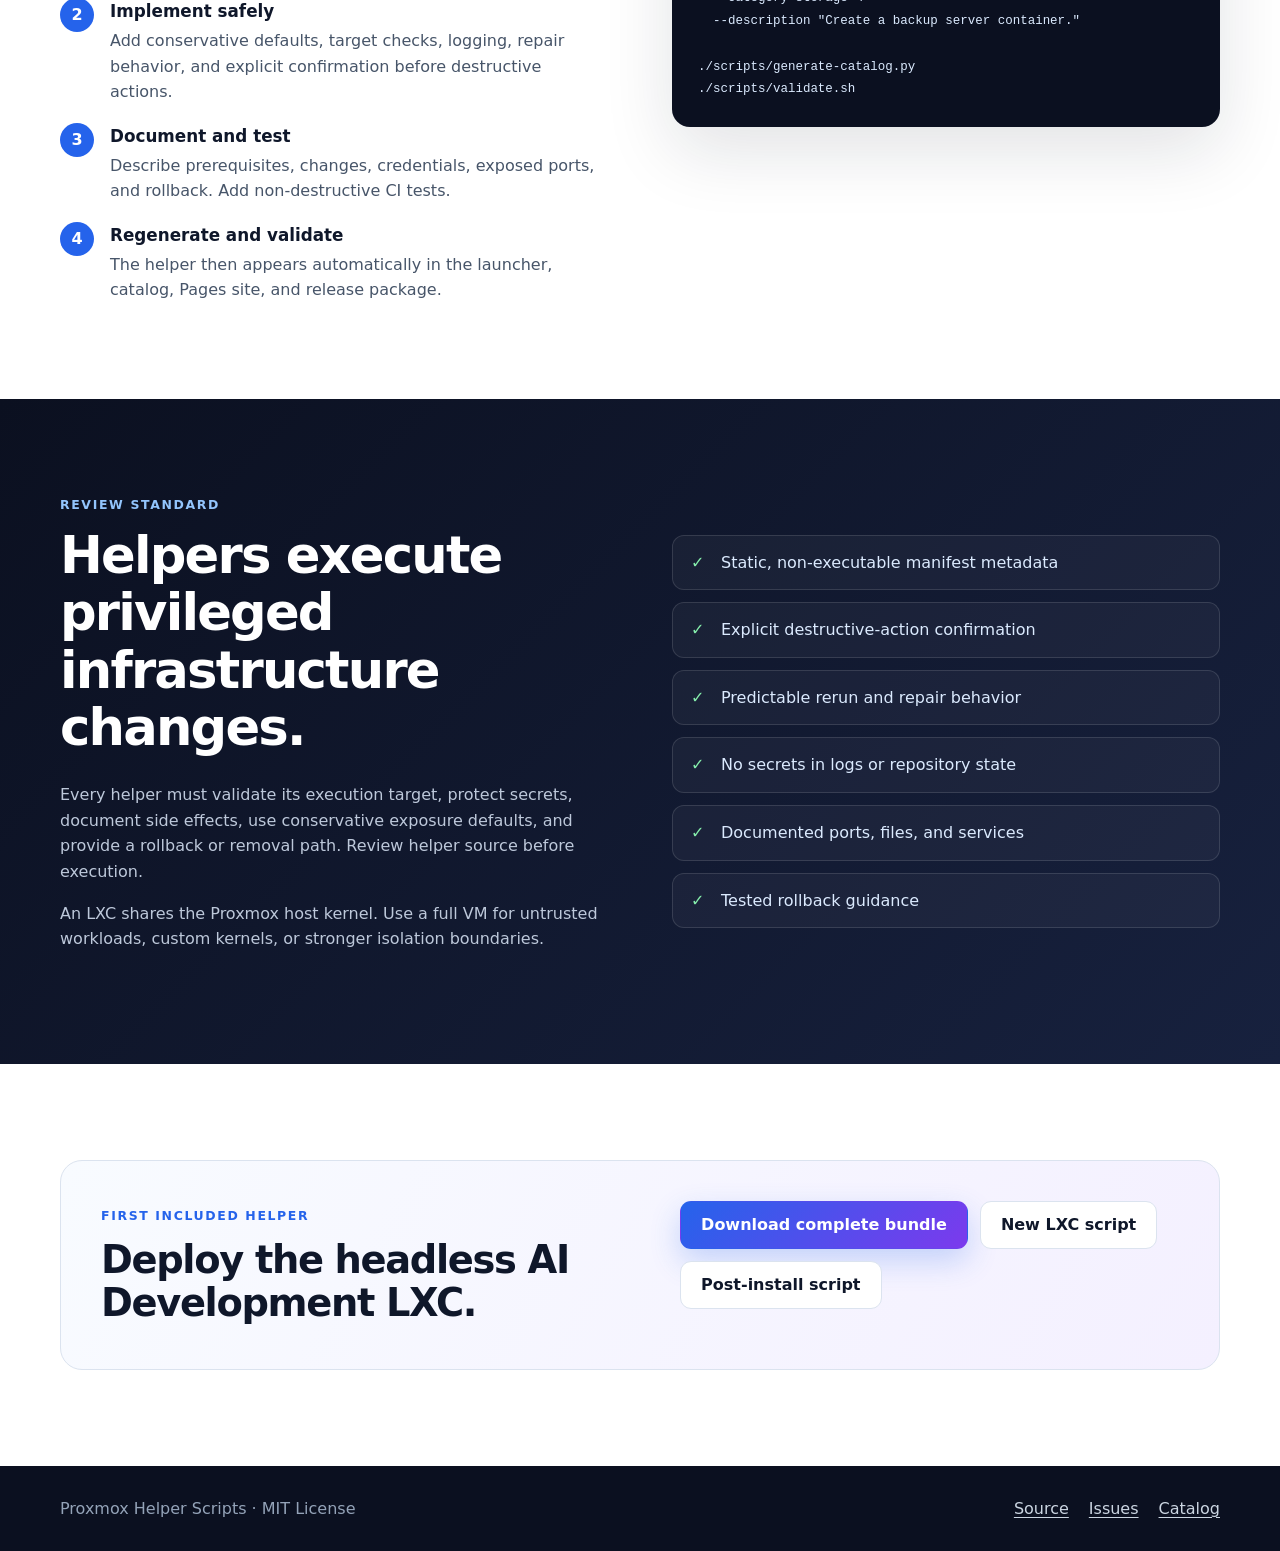
==== commit 4019547b: "update, verbose + portinstall script" ====
--- a/docs/index.html
+++ b/docs/index.html
@@ -43,23 +43,24 @@
             <code id="install-command">./bin/proxmox-helper-scripts</code>
             <button class="copy-button" type="button" data-copy-target="install-command">Copy</button>
           </div>
-          <p class="checksum-link">Version 2.2.1 · Manifest-driven · MIT licensed</p>
+          <p class="checksum-link">Version 2.3.0 · Manifest-driven · MIT licensed</p>
         </div>
 
         <div class="terminal-demo" aria-label="Example helper catalog">
           <div class="terminal-bar"><span></span><span></span><span></span><strong>Proxmox node</strong></div>
           <pre><code>┌──────────────────────────────────────────┐
-│       PROXMOX HELPER SCRIPTS v2.2.1      │
+│       PROXMOX HELPER SCRIPTS v2.3.0      │
 ├──────────────────────────────────────────┤
 │  development                             │
-│    AI Development LXC            v2.2.1  │
+│    AI Development LXC            v2.3.0  │
 │                                          │
 │  New helpers are discovered from:        │
 │  helpers/&lt;helper-id&gt;/         │
 └──────────────────────────────────────────┘
 
 $ ./bin/proxmox-helper-scripts list
-$ ./bin/proxmox-helper-scripts run ai-dev-lxc</code></pre>
+$ ./bin/proxmox-helper-scripts run ai-dev-lxc
+$ ./bin/proxmox-helper-scripts post-install ai-dev-lxc</code></pre>
         </div>
       </div>
     </section>
@@ -89,7 +90,7 @@
         <p class="eyebrow">Repository architecture</p>
         <h2>Provisioning stays local; infrastructure stays shared.</h2>
         <div class="card-grid">
-          <article class="card"><h3>Per-helper ownership</h3><p>Each helper owns one stable folder under <code>helpers/&lt;id&gt;/</code>, including its manifest, installer, files, modules, templates, assets, documentation, and tests.</p></article>
+          <article class="card"><h3>Per-helper ownership</h3><p>Each helper owns one stable folder under <code>helpers/&lt;id&gt;/</code>, including its manifest, primary installer, optional post-install entrypoint, files, modules, templates, assets, documentation, and tests.</p></article>
           <article class="card"><h3>Static registry</h3><p>Literal metadata is validated without execution, then used by the launcher, catalog generator, Pages site, and release packager.</p></article>
           <article class="card"><h3>Shared primitives</h3><p>Generic root checks, messages, menus, discovery, and execution live under <code>lib/</code>. Product-specific logic does not.</p></article>
           <article class="card"><h3>Central launcher</h3><p>The same command lists, inspects, validates, and runs every registered helper from a TUI or normal CLI.</p></article>
@@ -148,8 +149,9 @@
       <div class="container callout">
         <div><p class="eyebrow">First included helper</p><h2>Deploy the headless AI Development LXC.</h2></div>
         <div class="hero-actions">
-          <a class="button primary" href="downloads/ai-dev-lxc-bundle-v2.2.1.zip">Download complete bundle</a>
-          <a class="button secondary" href="downloads/ai-dev-lxc.sh">Standalone script</a>
+          <a class="button primary" href="downloads/ai-dev-lxc-bundle-v2.3.0.zip">Download complete bundle</a>
+          <a class="button secondary" href="downloads/ai-dev-lxc.sh">New LXC script</a>
+          <a class="button secondary" href="downloads/ai-dev-lxc-post-install.sh">Post-install script</a>
         </div>
       </div>
     </section>
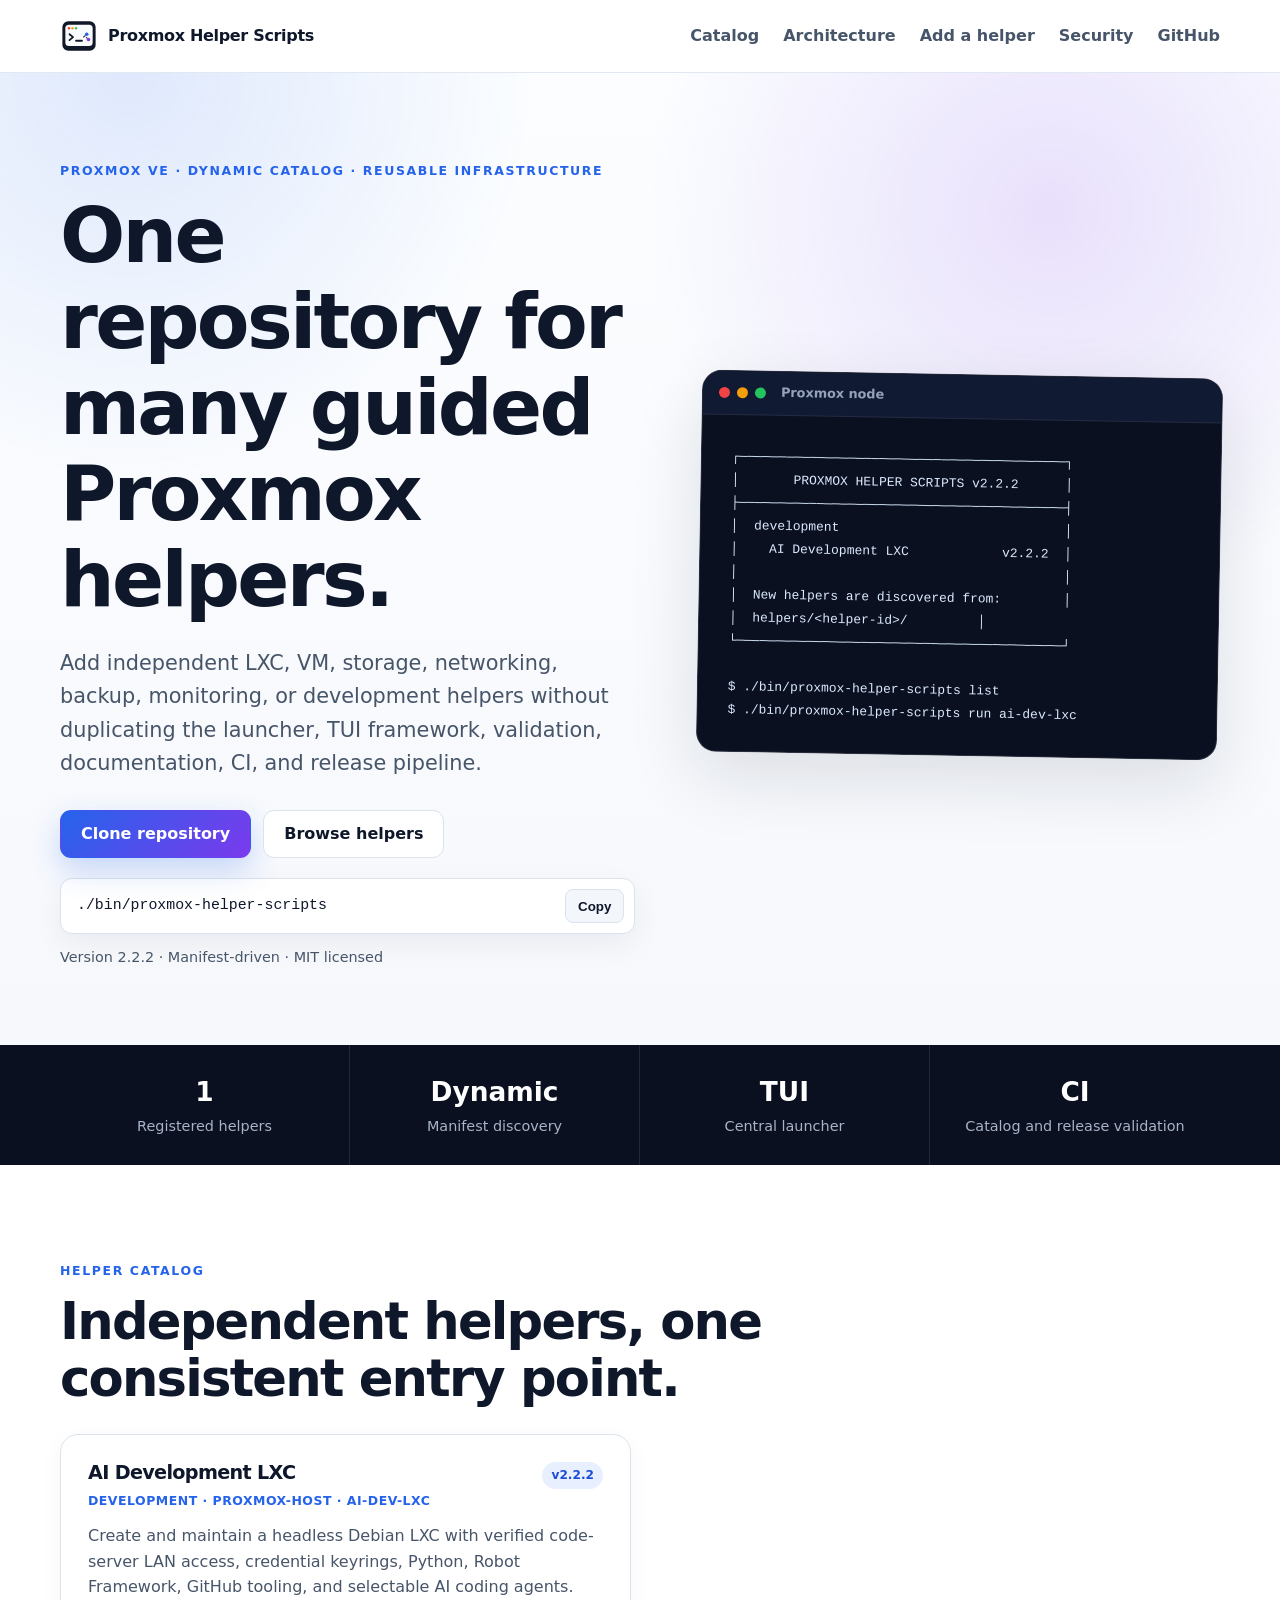
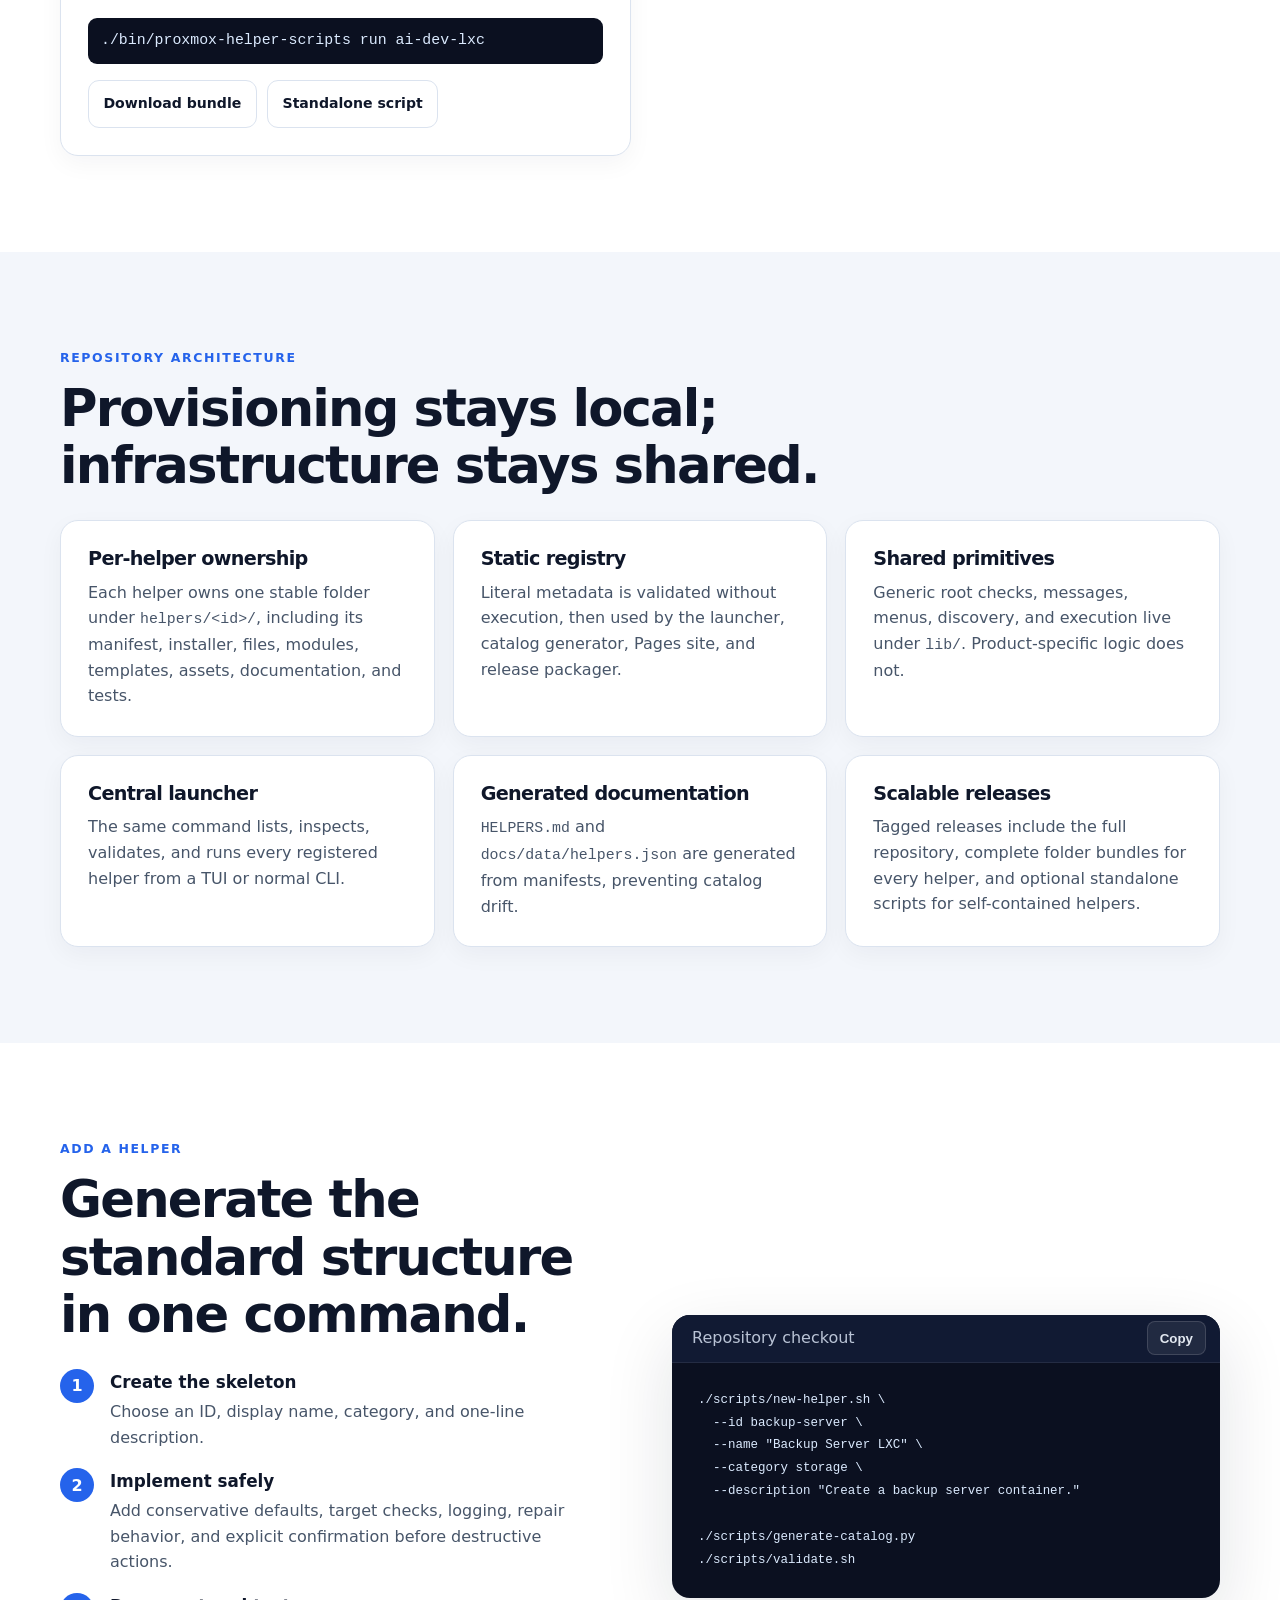
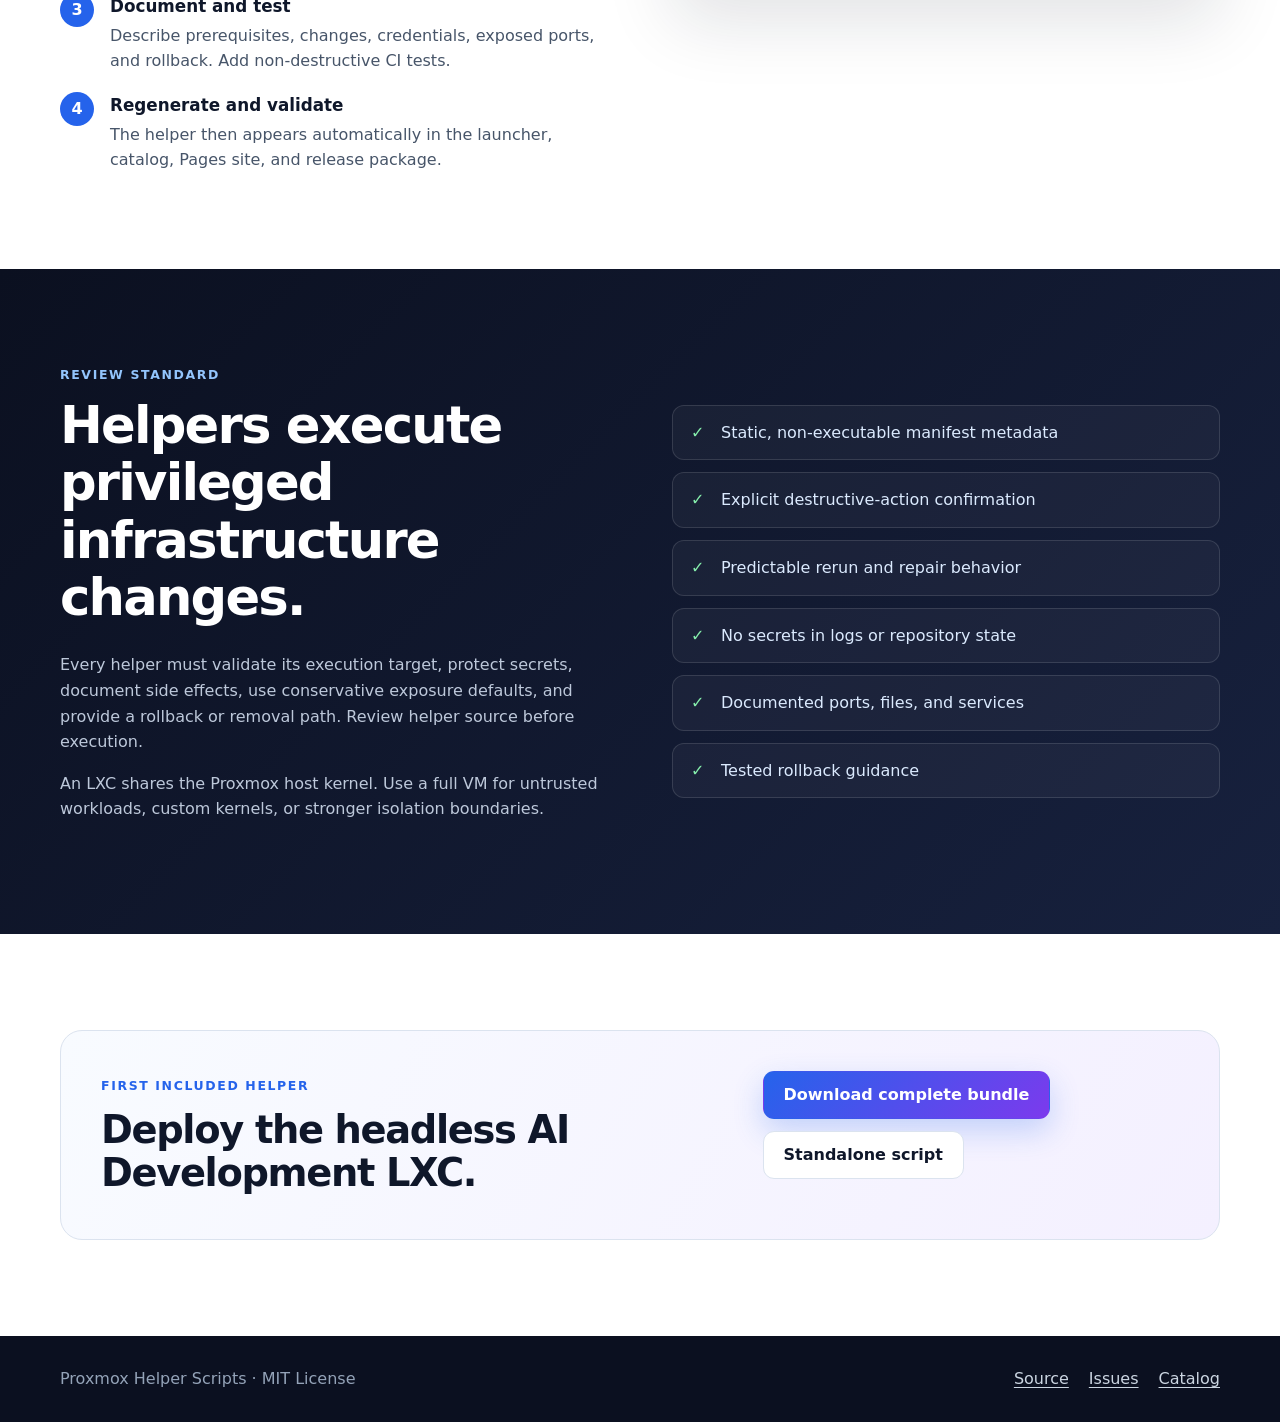
==== commit c16e3015: "upsdate" ====
--- a/docs/index.html
+++ b/docs/index.html
@@ -43,24 +43,23 @@
             <code id="install-command">./bin/proxmox-helper-scripts</code>
             <button class="copy-button" type="button" data-copy-target="install-command">Copy</button>
           </div>
-          <p class="checksum-link">Version 2.3.0 · Manifest-driven · MIT licensed</p>
+          <p class="checksum-link">Version 2.2.2 · Manifest-driven · MIT licensed</p>
         </div>
 
         <div class="terminal-demo" aria-label="Example helper catalog">
           <div class="terminal-bar"><span></span><span></span><span></span><strong>Proxmox node</strong></div>
           <pre><code>┌──────────────────────────────────────────┐
-│       PROXMOX HELPER SCRIPTS v2.3.0      │
+│       PROXMOX HELPER SCRIPTS v2.2.2      │
 ├──────────────────────────────────────────┤
 │  development                             │
-│    AI Development LXC            v2.3.0  │
+│    AI Development LXC            v2.2.2  │
 │                                          │
 │  New helpers are discovered from:        │
 │  helpers/&lt;helper-id&gt;/         │
 └──────────────────────────────────────────┘
 
 $ ./bin/proxmox-helper-scripts list
-$ ./bin/proxmox-helper-scripts run ai-dev-lxc
-$ ./bin/proxmox-helper-scripts post-install ai-dev-lxc</code></pre>
+$ ./bin/proxmox-helper-scripts run ai-dev-lxc</code></pre>
         </div>
       </div>
     </section>
@@ -90,7 +89,7 @@
         <p class="eyebrow">Repository architecture</p>
         <h2>Provisioning stays local; infrastructure stays shared.</h2>
         <div class="card-grid">
-          <article class="card"><h3>Per-helper ownership</h3><p>Each helper owns one stable folder under <code>helpers/&lt;id&gt;/</code>, including its manifest, primary installer, optional post-install entrypoint, files, modules, templates, assets, documentation, and tests.</p></article>
+          <article class="card"><h3>Per-helper ownership</h3><p>Each helper owns one stable folder under <code>helpers/&lt;id&gt;/</code>, including its manifest, installer, files, modules, templates, assets, documentation, and tests.</p></article>
           <article class="card"><h3>Static registry</h3><p>Literal metadata is validated without execution, then used by the launcher, catalog generator, Pages site, and release packager.</p></article>
           <article class="card"><h3>Shared primitives</h3><p>Generic root checks, messages, menus, discovery, and execution live under <code>lib/</code>. Product-specific logic does not.</p></article>
           <article class="card"><h3>Central launcher</h3><p>The same command lists, inspects, validates, and runs every registered helper from a TUI or normal CLI.</p></article>
@@ -149,9 +148,8 @@
       <div class="container callout">
         <div><p class="eyebrow">First included helper</p><h2>Deploy the headless AI Development LXC.</h2></div>
         <div class="hero-actions">
-          <a class="button primary" href="downloads/ai-dev-lxc-bundle-v2.3.0.zip">Download complete bundle</a>
-          <a class="button secondary" href="downloads/ai-dev-lxc.sh">New LXC script</a>
-          <a class="button secondary" href="downloads/ai-dev-lxc-post-install.sh">Post-install script</a>
+          <a class="button primary" href="downloads/ai-dev-lxc-bundle-v2.2.2.zip">Download complete bundle</a>
+          <a class="button secondary" href="downloads/ai-dev-lxc.sh">Standalone script</a>
         </div>
       </div>
     </section>
